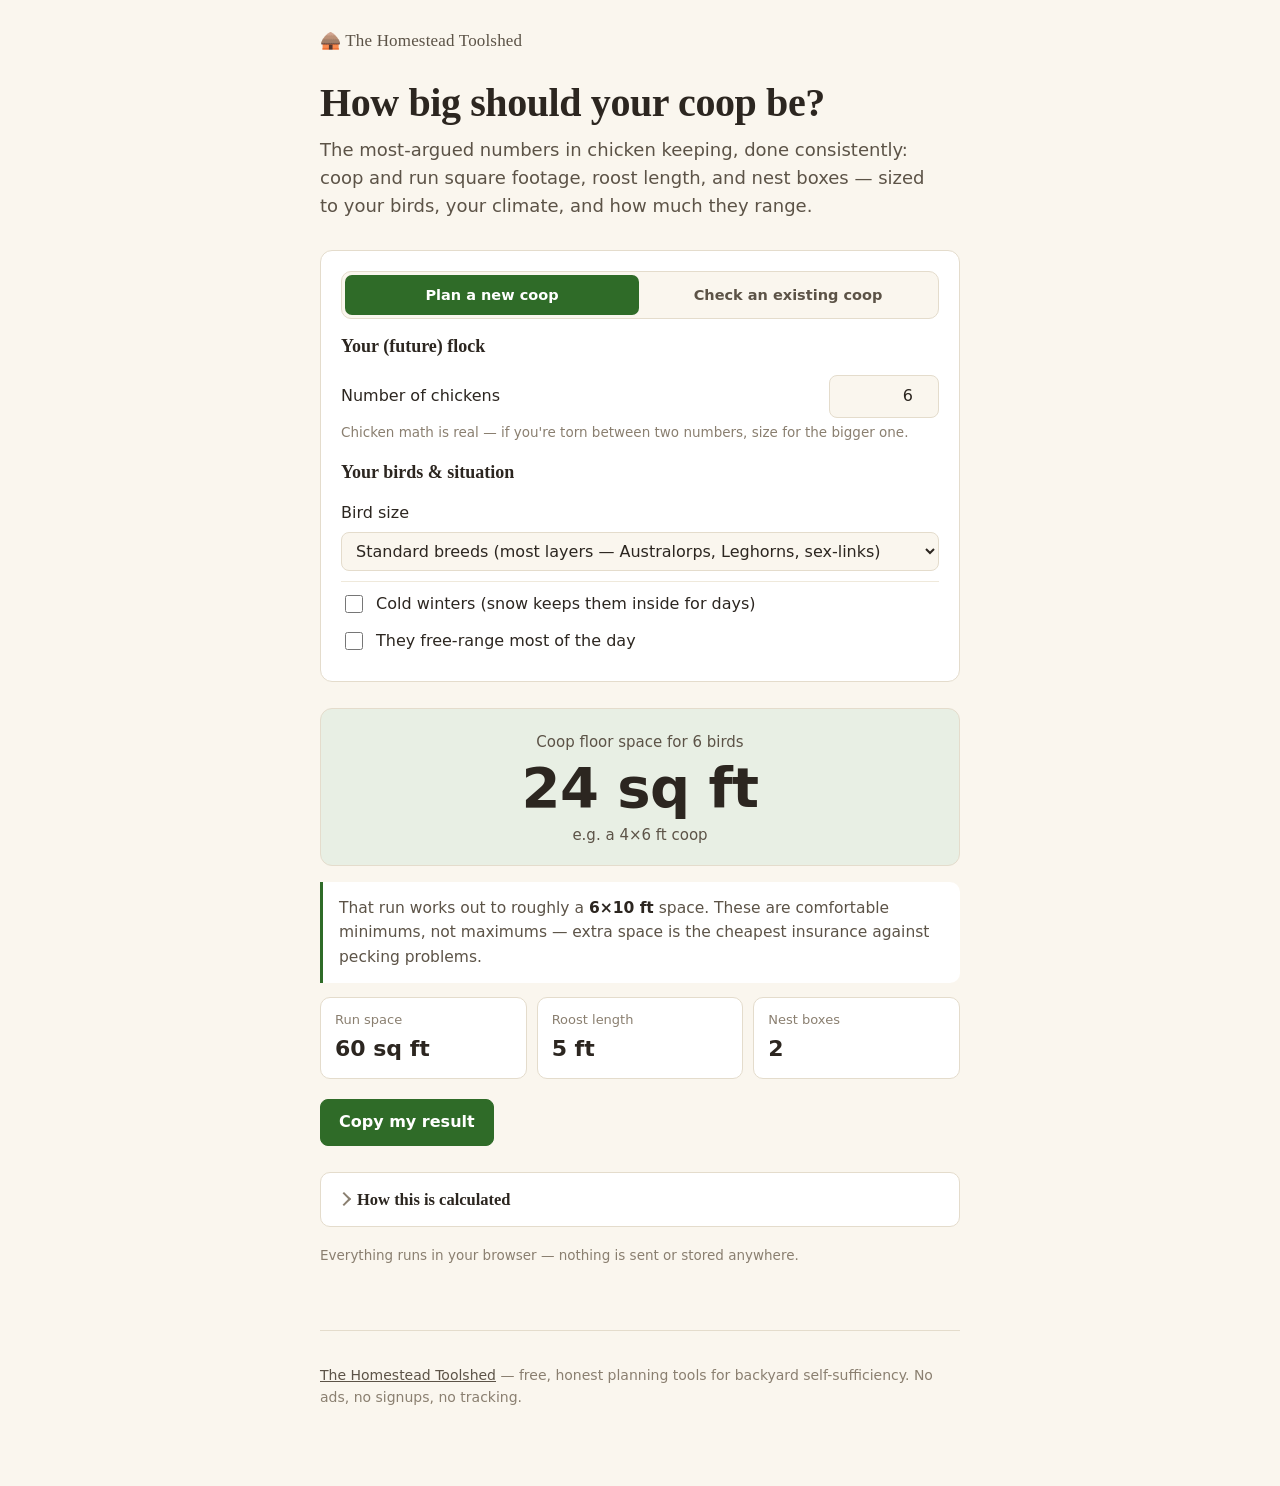
==== docs/coop-size/index.html @ 21bcfb8d "Session 2: coop & run size calculator, visual pass, ledger - Tool #2: /docs/coop-size/ — plan mode (" ====
<!DOCTYPE html>
<html lang="en">
<head>
<meta charset="utf-8">
<meta name="viewport" content="width=device-width, initial-scale=1">
<title>Chicken Coop Size Calculator — How Big Should Your Coop &amp; Run Be?</title>
<meta name="description" content="Free coop and run size calculator for backyard chickens: birds to square footage (or check how many birds your existing coop fits), plus roost length and nest boxes. Breed-size and climate aware. No ads, no signup.">
<meta property="og:title" content="How big should your chicken coop be?">
<meta property="og:description" content="A free, honest coop &amp; run size calculator — square footage, roost length, and nest boxes for your flock.">
<meta property="og:type" content="website">
<link rel="icon" href="data:image/svg+xml,%3Csvg xmlns='http://www.w3.org/2000/svg' viewBox='0 0 100 100'%3E%3Ctext y='.9em' font-size='90'%3E%F0%9F%90%94%3C/text%3E%3C/svg%3E">
<link rel="stylesheet" href="../style.css">
</head>
<body>
<div class="wrap">

<header class="site-header">
  <a class="brand" href="../">🛖 The Homestead Toolshed</a>
</header>

<main>
  <h1>How big should your coop be?</h1>
  <p class="lede">The most-argued numbers in chicken keeping, done consistently:
  coop and run square footage, roost length, and nest boxes — sized to your
  birds, your climate, and how much they range.</p>

  <form class="panel" id="calc" aria-label="Coop size inputs">
    <div class="mode-toggle" role="radiogroup" aria-label="Calculator mode">
      <input type="radio" name="mode" id="modePlan" value="plan" checked>
      <label for="modePlan">Plan a new coop</label>
      <input type="radio" name="mode" id="modeCheck" value="check">
      <label for="modeCheck">Check an existing coop</label>
    </div>

    <fieldset id="planFields">
      <legend>Your (future) flock</legend>
      <div class="field">
        <label for="birds">Number of chickens</label>
        <input type="number" id="birds" value="6" min="1" max="200" step="1" inputmode="numeric">
        <p class="hint">Chicken math is real — if you're torn between two numbers, size for the bigger one.</p>
      </div>
    </fieldset>

    <fieldset id="checkFields" style="display:none">
      <legend>Your existing setup</legend>
      <div class="field-wide">
        <label>Coop floor size (feet)</label>
        <div class="dim-pair">
          <input type="number" id="coopL" value="6" min="1" step="0.5" inputmode="decimal" aria-label="Coop length in feet">
          <span class="x">×</span>
          <input type="number" id="coopW" value="4" min="1" step="0.5" inputmode="decimal" aria-label="Coop width in feet">
        </div>
        <p class="hint">Floor space the birds can actually stand on — don't count nest boxes that stick out.</p>
      </div>
      <div class="field-wide">
        <label>Run size (feet) — leave 0 if no run</label>
        <div class="dim-pair">
          <input type="number" id="runL" value="10" min="0" step="0.5" inputmode="decimal" aria-label="Run length in feet">
          <span class="x">×</span>
          <input type="number" id="runW" value="6" min="0" step="0.5" inputmode="decimal" aria-label="Run width in feet">
        </div>
      </div>
    </fieldset>

    <fieldset>
      <legend>Your birds &amp; situation</legend>
      <div class="field-wide">
        <label for="size">Bird size</label>
        <select id="size">
          <option value="bantam">Bantams</option>
          <option value="standard" selected>Standard breeds (most layers — Australorps, Leghorns, sex-links)</option>
          <option value="heavy">Heavy breeds (Orpingtons, Brahmas, Jersey Giants, Cochins)</option>
        </select>
      </div>
      <div class="toggle-row">
        <input type="checkbox" id="coldClimate">
        <label for="coldClimate">Cold winters (snow keeps them inside for days)</label>
      </div>
      <div class="toggle-row">
        <input type="checkbox" id="freeRange">
        <label for="freeRange">They free-range most of the day</label>
      </div>
    </fieldset>
  </form>

  <section class="results" aria-live="polite">
    <div class="hero-tile">
      <p class="label" id="heroLabel">Coop floor space needed</p>
      <p class="hero-figure" id="heroValue">—</p>
      <p class="sub" id="heroSub"></p>
    </div>

    <p class="verdict" id="verdict"></p>

    <div class="stat-row" id="statRow">
      <div class="stat-tile">
        <p class="label" id="stat1Label">Run space</p>
        <p class="value" id="stat1">—</p>
      </div>
      <div class="stat-tile">
        <p class="label" id="stat2Label">Roost length</p>
        <p class="value" id="stat2">—</p>
      </div>
      <div class="stat-tile">
        <p class="label" id="stat3Label">Nest boxes</p>
        <p class="value" id="stat3">—</p>
      </div>
    </div>

    <div class="share-row">
      <button type="button" class="share" id="copyBtn">Copy my result</button>
    </div>
  </section>

  <details class="how">
    <summary>How this is calculated</summary>
    <div class="how-body">
      <p>Per-bird space, using the roomy community standard rather than bare
      minimums (crowding is the root of pecking, feather-pulling, and most
      "why are my hens mean" threads):</p>
      <table>
        <tr><th>Bird size</th><th>Coop</th><th>Run</th><th>Roost</th></tr>
        <tr><td>Bantam</td><td>2 sq ft</td><td>5 sq ft</td><td>8 in</td></tr>
        <tr><td>Standard</td><td>4 sq ft</td><td>10 sq ft</td><td>10 in</td></tr>
        <tr><td>Heavy</td><td>5 sq ft</td><td>12 sq ft</td><td>12 in</td></tr>
      </table>
      <p><strong>Cold winters</strong> add 1 sq ft per bird to the coop — birds
      that won't walk on snow spend whole days indoors, and winter is when
      crowding turns into bullying. <strong>Free-ranging</strong> doesn't change
      the coop number (they all sleep inside regardless), but the run figure
      becomes a fallback for bad-weather days rather than a daily requirement.</p>
      <p>Nest boxes: one per 4 hens (12×12×12&nbsp;in), always at least one, and
      they'll still all queue for the same favorite. Fun fact backed by long
      experience: extension guidance technically allows less indoor space
      (1.5–3 sq ft per bird with outdoor access, per the
      <a href="https://poultry.extension.org/articles/getting-started-with-small-and-backyard-poultry/housing-for-small-and-backyard-poultry-flocks/space-allowances-in-housing-for-small-and-backyard-poultry-flocks/" rel="noopener">poultry
      extension space-allowance guidance</a>) — but those are production minima,
      not happy-backyard-flock numbers. When in doubt, build bigger; nobody has
      ever complained their coop was too easy to clean.</p>
      <p>This tool covers space planning only — for ventilation, predator
      proofing, and flock health, your local
      <a href="https://extension.org" rel="noopener">cooperative extension
      service</a> has excellent free guides.</p>
    </div>
  </details>

  <p class="note">Everything runs in your browser — nothing is sent or stored anywhere.</p>
</main>

<footer class="site-footer">
  <p><a href="../">The Homestead Toolshed</a> — free, honest planning tools for
  backyard self-sufficiency. No ads, no signups, no tracking.</p>
</footer>

</div>

<script>
(function () {
  "use strict";

  var $ = function (id) { return document.getElementById(id); };

  var SPACE = {
    bantam:   { coop: 2, run: 5,  roost: 8,  label: "bantams" },
    standard: { coop: 4, run: 10, roost: 10, label: "standard birds" },
    heavy:    { coop: 5, run: 12, roost: 12, label: "heavy breeds" }
  };

  var num = function (id, fallback) {
    var v = parseFloat($(id).value);
    return isFinite(v) && v >= 0 ? v : fallback;
  };

  var lastSummary = "";

  // Suggest a buildable rectangle: common widths, whole-foot length, sane aspect.
  function suggestDims(area) {
    var widths = [3, 4, 6, 8, 10, 12];
    var best = null;
    for (var i = 0; i < widths.length; i++) {
      var w = widths[i];
      var l = Math.ceil(area / w);
      if (l < w) l = w;
      if (l / w > 2.5) continue;
      var waste = w * l - area;
      if (!best || waste < best.waste) best = { w: w, l: l, waste: waste };
    }
    if (!best) { var s = Math.ceil(Math.sqrt(area)); best = { w: s, l: s }; }
    return best.w + "×" + best.l + " ft";
  }

  function roostText(inches) {
    var feet = Math.floor(inches / 12), rem = Math.round(inches % 12);
    if (feet === 0) return rem + " in";
    return feet + " ft" + (rem ? " " + rem + " in" : "");
  }

  function calc() {
    var mode = $("modePlan").checked ? "plan" : "check";
    var sz = SPACE[$("size").value];
    var cold = $("coldClimate").checked;
    var range = $("freeRange").checked;
    var coopPer = sz.coop + (cold ? 1 : 0);

    $("planFields").style.display = mode === "plan" ? "" : "none";
    $("checkFields").style.display = mode === "check" ? "" : "none";

    if (mode === "plan") {
      var n = Math.max(1, num("birds", 6));
      var coopArea = Math.ceil(n * coopPer);
      var runArea = Math.ceil(n * sz.run);
      var roostIn = n * sz.roost;
      var boxes = Math.max(1, Math.ceil(n / 4));

      $("heroLabel").textContent = "Coop floor space for " + n + " " + (n === 1 ? "bird" : "birds");
      $("heroValue").textContent = coopArea + " sq ft";
      $("heroSub").textContent = "e.g. a " + suggestDims(coopArea) + " coop" +
        (cold ? " (includes the cold-winter bump)" : "");
      $("stat1Label").textContent = "Run space";
      $("stat1").textContent = runArea + " sq ft";
      $("stat2Label").textContent = "Roost length";
      $("stat2").textContent = roostText(roostIn);
      $("stat3Label").textContent = "Nest boxes";
      $("stat3").textContent = String(boxes);

      $("verdict").innerHTML = range
        ? "Since they free-range most days, the run (about a <strong>" +
          suggestDims(runArea) + "</strong> space) is your bad-weather and " +
          "predator-alert fallback — the coop number still stands, because " +
          "everybody sleeps indoors."
        : "That run works out to roughly a <strong>" + suggestDims(runArea) +
          "</strong> space. These are comfortable minimums, not maximums — " +
          "extra space is the cheapest insurance against pecking problems.";

      lastSummary = n + " " + sz.label + " need about " + coopArea +
        " sq ft of coop (" + suggestDims(coopArea) + ") and " + runArea +
        " sq ft of run" + (cold ? ", sized for cold winters" : "") +
        ". Roost: " + roostText(roostIn) + ". Nest boxes: " + boxes +
        ". Via https://jbourgogne.github.io/homestead-toolshed/coop-size/";
    } else {
      var coopArea2 = num("coopL", 6) * num("coopW", 4);
      var runArea2 = num("runL", 0) * num("runW", 0);
      var coopCap = Math.floor(coopArea2 / coopPer);
      var runCap = runArea2 > 0 ? Math.floor(runArea2 / sz.run) : null;
      var cap = runCap === null ? coopCap : Math.min(coopCap, runCap);
      var limiter = runCap !== null && runCap < coopCap ? "run" : "coop";

      $("heroLabel").textContent = "Your setup comfortably fits";
      $("heroValue").textContent = cap + (cap === 1 ? " bird" : " birds");
      $("heroSub").textContent = cap > 0
        ? "limited by the " + limiter + " (" +
          (limiter === "coop" ? coopArea2 : runArea2).toLocaleString("en-US") +
          " sq ft)" + (cold ? ", with the cold-winter bump" : "")
        : "as sized, this space is too small for " + sz.label;
      $("stat1Label").textContent = "Coop allows";
      $("stat1").textContent = coopCap + (coopCap === 1 ? " bird" : " birds");
      $("stat2Label").textContent = "Run allows";
      $("stat2").textContent = runCap === null ? "no run" : runCap + (runCap === 1 ? " bird" : " birds");
      $("stat3Label").textContent = "Nest boxes for " + Math.max(cap, 0);
      $("stat3").textContent = String(Math.max(1, Math.ceil(Math.max(cap, 1) / 4)));

      if (cap <= 0) {
        $("verdict").innerHTML = "Every flock starts somewhere — but this " +
          "footprint is below one bird's worth of space for " + sz.label +
          ". Consider a bigger build before bringing anyone home.";
      } else if (runCap !== null && runCap < coopCap) {
        $("verdict").innerHTML = "Your coop could sleep <strong>" + coopCap +
          "</strong>, but the run is the bottleneck at <strong>" + runCap +
          "</strong> — expanding the run is usually the cheaper upgrade.";
      } else {
        $("verdict").innerHTML = "The coop is the limit here" +
          (runCap === null ? " (and with no run, plan on generous free-ranging or add one)" : "") +
          ". Remember chicken math: everyone ends up wanting more birds than " +
          "their coop was built for.";
      }

      lastSummary = "My " + (Math.round(coopArea2 * 10) / 10) + " sq ft coop" +
        (runArea2 > 0 ? " + " + (Math.round(runArea2 * 10) / 10) + " sq ft run" : "") +
        " comfortably fits " + cap + " " + sz.label +
        (cold ? " (cold-winter sizing)" : "") +
        ". Checked with https://jbourgogne.github.io/homestead-toolshed/coop-size/";
    }
  }

  ["birds", "coopL", "coopW", "runL", "runW"].forEach(function (id) {
    $(id).addEventListener("input", calc);
  });
  ["modePlan", "modeCheck", "coldClimate", "freeRange"].forEach(function (id) {
    $(id).addEventListener("change", calc);
  });
  $("size").addEventListener("change", calc);

  $("copyBtn").addEventListener("click", function () {
    var btn = this;
    var done = function () {
      btn.textContent = "Copied!";
      setTimeout(function () { btn.textContent = "Copy my result"; }, 1600);
    };
    if (navigator.clipboard && navigator.clipboard.writeText) {
      navigator.clipboard.writeText(lastSummary).then(done);
    } else {
      var ta = document.createElement("textarea");
      ta.value = lastSummary;
      document.body.appendChild(ta);
      ta.select();
      document.execCommand("copy");
      document.body.removeChild(ta);
      done();
    }
  });

  calc();
})();
</script>
</body>
</html>
---- docs/style.css ----
/* The Homestead Toolshed — shared stylesheet
   Palette validated for CVD safety (dataviz six-checks) in both modes. */

:root {
  --surface: #faf6ee;
  --surface-raised: #ffffff;
  --ink: #2c2620;
  --ink-secondary: #5c5347;
  --ink-muted: #8a7f70;
  --line: #e4dccc;
  --line-soft: #efe9db;
  --accent: #2f6b28;
  --accent-ink: #275a21;
  --accent-soft: #e8efe4;
  --cat-1: #2f6b28; /* green — feed */
  --cat-2: #2d6cae; /* denim — extras */
  --cat-3: #a4432e; /* clay — setup */
  --good: #2f6b28;
  --warn-ink: #8a5a00;
  --serif: "Iowan Old Style", "Palatino Linotype", Palatino, Georgia, serif;
  --sans: system-ui, -apple-system, "Segoe UI", Roboto, sans-serif;
}

@media (prefers-color-scheme: dark) {
  :root {
    --surface: #221e17;
    --surface-raised: #2b261e;
    --ink: #f0e9dd;
    --ink-secondary: #c4b9a8;
    --ink-muted: #948a7a;
    --line: #3d362b;
    --line-soft: #322c22;
    --accent: #5b9b50;
    --accent-ink: #79b56e;
    --accent-soft: #2c3527;
    --cat-1: #5b9b50;
    --cat-2: #5d95dd;
    --cat-3: #cd6d50;
    --good: #5b9b50;
    --warn-ink: #d9a53f;
  }
}

* { box-sizing: border-box; }

body {
  margin: 0;
  background: var(--surface);
  color: var(--ink);
  font-family: var(--sans);
  font-size: 16px;
  line-height: 1.55;
  -webkit-text-size-adjust: 100%;
}

.wrap {
  max-width: 680px;
  margin: 0 auto;
  padding: 0 20px 64px;
}

/* ---------- header / footer ---------- */

.site-header {
  padding: 28px 0 8px;
}
.site-header .brand {
  font-family: var(--serif);
  font-size: 17px;
  text-decoration: none;
  color: var(--ink-secondary);
  letter-spacing: 0.01em;
}
.site-header .brand:hover { color: var(--accent-ink); }

h1 {
  font-family: var(--serif);
  font-weight: 600;
  font-size: clamp(30px, 6vw, 40px);
  line-height: 1.15;
  margin: 18px 0 10px;
  letter-spacing: -0.01em;
}
.lede {
  font-size: 18px;
  color: var(--ink-secondary);
  margin: 0 0 30px;
  max-width: 54ch;
}

.site-footer {
  margin-top: 64px;
  padding-top: 20px;
  border-top: 1px solid var(--line);
  color: var(--ink-muted);
  font-size: 14px;
}
.site-footer a { color: var(--ink-secondary); }

/* ---------- index tool cards ---------- */

.tool-list { display: grid; gap: 14px; margin: 30px 0; padding: 0; list-style: none; }
.tool-card {
  display: block;
  background: var(--surface-raised);
  border: 1px solid var(--line);
  border-radius: 10px;
  padding: 18px 20px;
  text-decoration: none;
  color: inherit;
  transition: border-color 120ms ease;
}
.tool-card:hover { border-color: var(--accent); }
.tool-card h2 {
  font-family: var(--serif);
  font-size: 20px;
  font-weight: 600;
  margin: 0 0 6px;
  color: var(--accent-ink);
}
.tool-card p { margin: 0; color: var(--ink-secondary); font-size: 15px; }
.tool-card .tag {
  display: inline-block;
  margin-top: 10px;
  font-size: 12.5px;
  color: var(--ink-muted);
}
.coming {
  border-style: dashed;
  background: transparent;
}
.coming h2 { color: var(--ink-muted); }

/* ---------- forms ---------- */

.panel {
  background: var(--surface-raised);
  border: 1px solid var(--line);
  border-radius: 12px;
  padding: 20px;
  margin: 18px 0;
}
fieldset {
  border: 0;
  padding: 0;
  margin: 0 0 6px;
}
legend {
  font-family: var(--serif);
  font-weight: 600;
  font-size: 18px;
  padding: 0;
  margin-bottom: 4px;
}
.field {
  display: grid;
  grid-template-columns: 1fr 110px;
  gap: 4px 14px;
  align-items: center;
  padding: 10px 0;
  border-bottom: 1px solid var(--line-soft);
}
fieldset .field:last-of-type { border-bottom: 0; }
.field label { font-weight: 500; }
.field .hint {
  grid-column: 1 / -1;
  font-size: 13.5px;
  color: var(--ink-muted);
  margin: 0;
}
input[type="number"] {
  font: inherit;
  font-variant-numeric: tabular-nums;
  width: 100%;
  padding: 8px 10px;
  border: 1px solid var(--line);
  border-radius: 8px;
  background: var(--surface);
  color: var(--ink);
  text-align: right;
}
input[type="number"]:focus-visible {
  outline: 2px solid var(--accent);
  outline-offset: 1px;
  border-color: var(--accent);
}
.prefix-input { position: relative; }
.prefix-input .prefix {
  position: absolute;
  left: 10px;
  top: 50%;
  transform: translateY(-50%);
  color: var(--ink-muted);
  pointer-events: none;
  font-size: 15px;
}
.prefix-input input { padding-left: 24px; }

.mode-toggle {
  display: flex;
  gap: 2px;
  background: var(--surface);
  border: 1px solid var(--line);
  border-radius: 10px;
  padding: 3px;
  margin: 0 0 14px;
}
.mode-toggle label {
  flex: 1;
  text-align: center;
  padding: 9px 8px;
  border-radius: 7px;
  font-weight: 600;
  font-size: 14.5px;
  color: var(--ink-secondary);
  cursor: pointer;
}
.mode-toggle input { position: absolute; opacity: 0; }
.mode-toggle input:checked + label {
  background: var(--accent);
  color: #fff;
}
.mode-toggle input:focus-visible + label {
  outline: 2px solid var(--accent);
  outline-offset: 2px;
}

select {
  font: inherit;
  width: 100%;
  padding: 8px 10px;
  border: 1px solid var(--line);
  border-radius: 8px;
  background: var(--surface);
  color: var(--ink);
}
select:focus-visible {
  outline: 2px solid var(--accent);
  outline-offset: 1px;
  border-color: var(--accent);
}
.field-wide {
  display: block;
  padding: 10px 0;
  border-bottom: 1px solid var(--line-soft);
}
.field-wide label { font-weight: 500; display: block; margin-bottom: 6px; }
.field-wide .hint { font-size: 13.5px; color: var(--ink-muted); margin: 6px 0 0; }
.dim-pair { display: grid; grid-template-columns: 1fr auto 1fr; gap: 8px; align-items: center; }
.dim-pair .x { color: var(--ink-muted); }

.toggle-row {
  display: flex;
  align-items: center;
  gap: 10px;
  padding: 10px 0 2px;
}
.toggle-row input[type="checkbox"] {
  width: 18px; height: 18px;
  accent-color: var(--accent);
}
.toggle-row label { font-weight: 500; }

/* ---------- results ---------- */

.results { margin-top: 26px; }

.hero-tile {
  background: var(--accent-soft);
  border: 1px solid var(--line);
  border-radius: 12px;
  padding: 22px 20px 18px;
  text-align: center;
}
.hero-tile .label {
  font-size: 15px;
  color: var(--ink-secondary);
  margin: 0 0 2px;
}
.hero-figure {
  font-family: var(--sans);
  font-weight: 600;
  font-size: clamp(44px, 10vw, 56px);
  line-height: 1.1;
  letter-spacing: -0.01em;
  margin: 0;
}
.hero-tile .sub {
  font-size: 15px;
  color: var(--ink-secondary);
  margin: 6px 0 0;
}

.verdict {
  margin: 16px 0 0;
  padding: 14px 16px;
  border-left: 3px solid var(--accent);
  background: var(--surface-raised);
  border-radius: 0 10px 10px 0;
  font-size: 15.5px;
  color: var(--ink-secondary);
}
.verdict strong { color: var(--ink); }

.stat-row {
  display: grid;
  grid-template-columns: repeat(3, 1fr);
  gap: 10px;
  margin-top: 14px;
}
.stat-tile {
  background: var(--surface-raised);
  border: 1px solid var(--line);
  border-radius: 10px;
  padding: 12px 14px;
}
.stat-tile .label {
  font-size: 13px;
  color: var(--ink-muted);
  margin: 0 0 2px;
}
.stat-tile .value {
  font-family: var(--sans);
  font-weight: 600;
  font-size: 22px;
  margin: 0;
}
@media (max-width: 460px) {
  .stat-row { grid-template-columns: 1fr; }
  .stat-tile { display: flex; justify-content: space-between; align-items: baseline; }
  .stat-tile .label { margin: 0; font-size: 14px; }
}

/* ---------- breakdown bar ---------- */

.breakdown { margin-top: 22px; }
.breakdown h2 {
  font-family: var(--serif);
  font-size: 18px;
  font-weight: 600;
  margin: 0 0 12px;
}
.bar {
  display: flex;
  gap: 2px; /* surface gap between segments */
  height: 24px;
  border-radius: 6px;
  overflow: hidden;
}
.bar .seg {
  height: 100%;
  min-width: 3px;
  border-radius: 2px;
  position: relative;
  cursor: default;
}
.bar .seg:first-child { border-top-left-radius: 6px; border-bottom-left-radius: 6px; }
.bar .seg:last-child { border-top-right-radius: 6px; border-bottom-right-radius: 6px; }
.seg-feed  { background: var(--cat-1); }
.seg-extra { background: var(--cat-2); }
.seg-setup { background: var(--cat-3); }

.bar-legend { list-style: none; padding: 0; margin: 12px 0 0; display: grid; gap: 6px; }
.bar-legend li {
  display: flex;
  align-items: baseline;
  gap: 8px;
  font-size: 14.5px;
  color: var(--ink-secondary);
}
.bar-legend .swatch {
  width: 10px; height: 10px;
  border-radius: 3px;
  flex: none;
  align-self: center;
}
.bar-legend .amount {
  margin-left: auto;
  font-variant-numeric: tabular-nums;
  font-weight: 600;
  color: var(--ink);
}

/* tooltip */
.tip {
  position: absolute;
  bottom: calc(100% + 8px);
  left: 50%;
  transform: translateX(-50%);
  background: var(--ink);
  color: var(--surface);
  font-size: 13px;
  padding: 5px 9px;
  border-radius: 6px;
  white-space: nowrap;
  pointer-events: none;
  opacity: 0;
  transition: opacity 100ms ease;
  z-index: 2;
}
.seg:hover .tip, .seg:focus-visible .tip { opacity: 1; }

/* ---------- how it works / details ---------- */

details.how {
  margin-top: 26px;
  border: 1px solid var(--line);
  border-radius: 10px;
  background: var(--surface-raised);
}
details.how summary {
  cursor: pointer;
  padding: 14px 18px;
  font-family: var(--serif);
  font-weight: 600;
  font-size: 16.5px;
  list-style: none;
  display: flex;
  align-items: center;
  gap: 8px;
}
details.how summary::before {
  content: "";
  width: 8px; height: 8px;
  border-right: 2px solid var(--ink-muted);
  border-bottom: 2px solid var(--ink-muted);
  transform: rotate(-45deg);
  transition: transform 120ms ease;
  flex: none;
}
details.how[open] summary::before { transform: rotate(45deg); }
details.how summary::-webkit-details-marker { display: none; }
.how-body {
  padding: 2px 18px 16px;
  font-size: 15px;
  color: var(--ink-secondary);
}
.how-body code {
  font-size: 13.5px;
  background: var(--surface);
  border: 1px solid var(--line-soft);
  border-radius: 5px;
  padding: 1px 6px;
  white-space: nowrap;
}
.how-body table {
  width: 100%;
  border-collapse: collapse;
  font-size: 14.5px;
  margin: 10px 0;
}
.how-body th, .how-body td {
  text-align: left;
  padding: 6px 8px;
  border-bottom: 1px solid var(--line-soft);
}
.how-body td:last-child, .how-body th:last-child {
  text-align: right;
  font-variant-numeric: tabular-nums;
}

/* ---------- share ---------- */

.share-row { margin-top: 20px; display: flex; gap: 10px; flex-wrap: wrap; }
button.share {
  font: inherit;
  font-weight: 600;
  padding: 10px 18px;
  border-radius: 8px;
  border: 1px solid var(--accent);
  background: var(--accent);
  color: #fff;
  cursor: pointer;
}
button.share.secondary {
  background: transparent;
  color: var(--accent-ink);
}
button.share:hover { filter: brightness(1.08); }
button.share:focus-visible { outline: 2px solid var(--accent); outline-offset: 2px; }

.note {
  font-size: 13.5px;
  color: var(--ink-muted);
  margin-top: 18px;
}
.note a { color: var(--ink-secondary); }
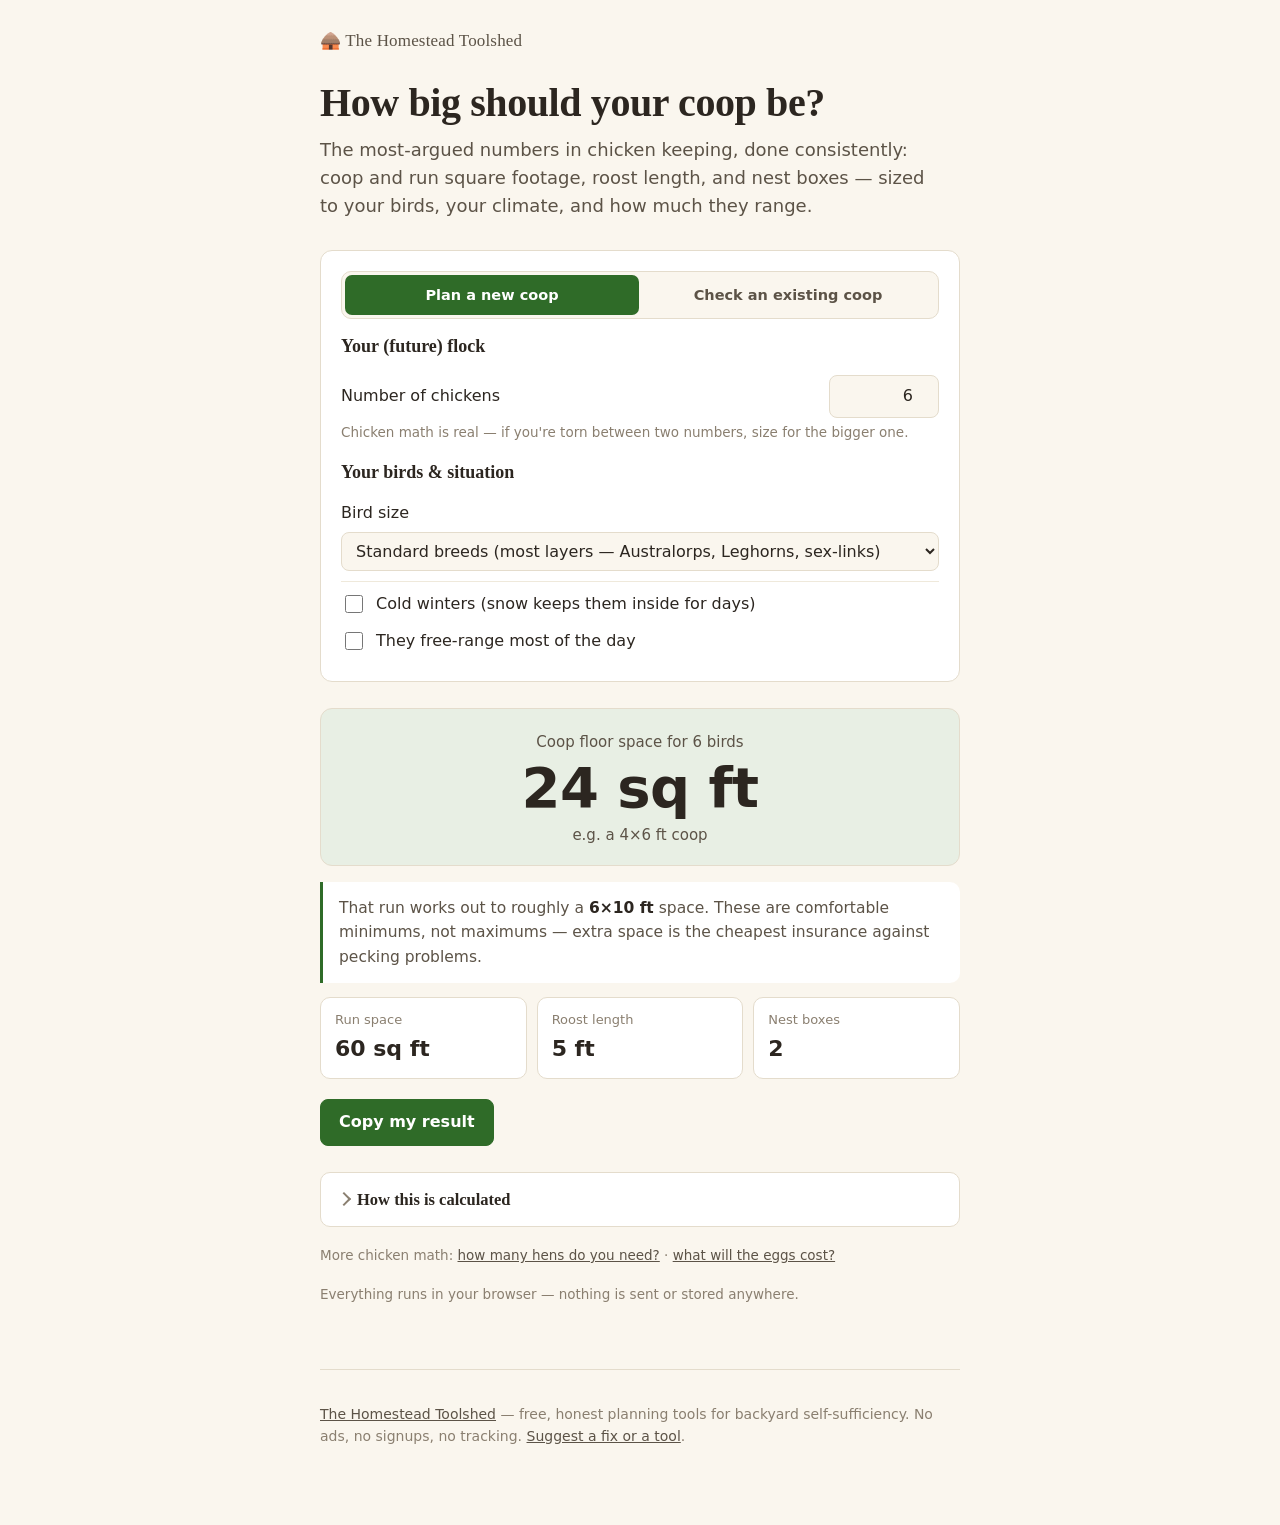
==== commit eaa07143: "Session 3: flock size calculator completes the chicken trilogy; distribution polish - Tool #3: /docs" ====
--- a/docs/coop-size/index.html
+++ b/docs/coop-size/index.html
@@ -8,6 +8,9 @@
 <meta property="og:title" content="How big should your chicken coop be?">
 <meta property="og:description" content="A free, honest coop &amp; run size calculator — square footage, roost length, and nest boxes for your flock.">
 <meta property="og:type" content="website">
+<meta property="og:url" content="https://jbourgogne.github.io/homestead-toolshed/coop-size/">
+<meta property="og:image" content="https://jbourgogne.github.io/homestead-toolshed/og-image.png">
+<meta name="twitter:card" content="summary_large_image">
 <link rel="icon" href="data:image/svg+xml,%3Csvg xmlns='http://www.w3.org/2000/svg' viewBox='0 0 100 100'%3E%3Ctext y='.9em' font-size='90'%3E%F0%9F%90%94%3C/text%3E%3C/svg%3E">
 <link rel="stylesheet" href="../style.css">
 </head>
@@ -144,12 +147,17 @@
     </div>
   </details>
 
+  <p class="note">More chicken math:
+    <a href="../flock-size/">how many hens do you need?</a> ·
+    <a href="../egg-cost/">what will the eggs cost?</a>
+  </p>
   <p class="note">Everything runs in your browser — nothing is sent or stored anywhere.</p>
 </main>
 
 <footer class="site-footer">
   <p><a href="../">The Homestead Toolshed</a> — free, honest planning tools for
-  backyard self-sufficiency. No ads, no signups, no tracking.</p>
+  backyard self-sufficiency. No ads, no signups, no tracking.
+  <a href="https://github.com/JBourgogne/homestead-toolshed/issues">Suggest a fix or a tool</a>.</p>
 </footer>
 
 </div>
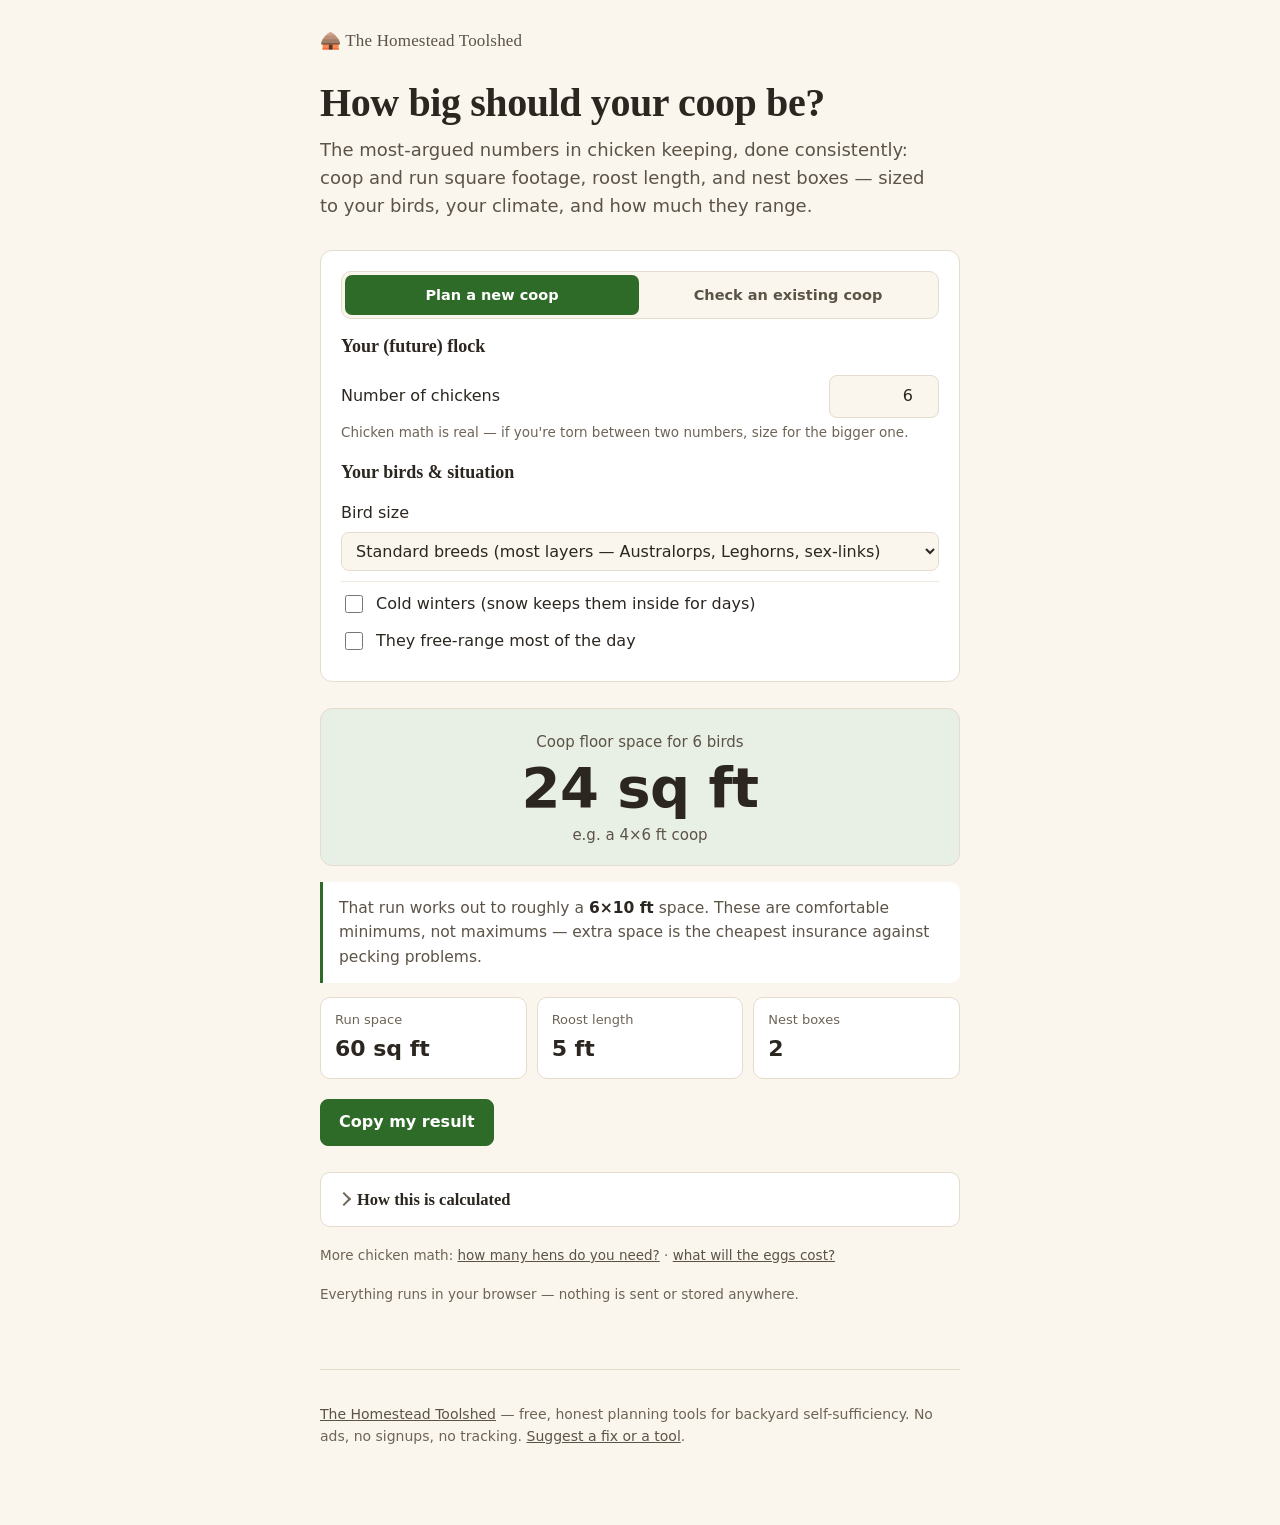
==== commit bea629a5: "Session 4: QA fixes from adversarial review; secondary channel research - Reliable copy-to-clipboard" ====
--- a/docs/coop-size/index.html
+++ b/docs/coop-size/index.html
@@ -86,14 +86,14 @@
     </fieldset>
   </form>
 
-  <section class="results" aria-live="polite">
-    <div class="hero-tile">
+  <section class="results">
+    <div class="hero-tile" aria-live="polite">
       <p class="label" id="heroLabel">Coop floor space needed</p>
       <p class="hero-figure" id="heroValue">—</p>
       <p class="sub" id="heroSub"></p>
     </div>
 
-    <p class="verdict" id="verdict"></p>
+    <p class="verdict" id="verdict" aria-live="polite"></p>
 
     <div class="stat-row" id="statRow">
       <div class="stat-tile">
@@ -198,7 +198,8 @@
   }
 
   function roostText(inches) {
-    var feet = Math.floor(inches / 12), rem = Math.round(inches % 12);
+    inches = Math.round(inches);
+    var feet = Math.floor(inches / 12), rem = inches % 12;
     if (feet === 0) return rem + " in";
     return feet + " ft" + (rem ? " " + rem + " in" : "");
   }
@@ -214,7 +215,7 @@
     $("checkFields").style.display = mode === "check" ? "" : "none";
 
     if (mode === "plan") {
-      var n = Math.max(1, num("birds", 6));
+      var n = Math.max(1, Math.round(num("birds", 6)));
       var coopArea = Math.ceil(n * coopPer);
       var runArea = Math.ceil(n * sz.run);
       var roostIn = n * sz.roost;
@@ -264,17 +265,27 @@
       $("stat1").textContent = coopCap + (coopCap === 1 ? " bird" : " birds");
       $("stat2Label").textContent = "Run allows";
       $("stat2").textContent = runCap === null ? "no run" : runCap + (runCap === 1 ? " bird" : " birds");
-      $("stat3Label").textContent = "Nest boxes for " + Math.max(cap, 0);
-      $("stat3").textContent = String(Math.max(1, Math.ceil(Math.max(cap, 1) / 4)));
+      $("stat3Label").textContent = cap > 0 ? "Nest boxes for " + cap : "Nest boxes";
+      $("stat3").textContent = cap > 0 ? String(Math.max(1, Math.ceil(cap / 4))) : "—";
 
       if (cap <= 0) {
         $("verdict").innerHTML = "Every flock starts somewhere — but this " +
           "footprint is below one bird's worth of space for " + sz.label +
           ". Consider a bigger build before bringing anyone home.";
+      } else if (runCap !== null && runCap === coopCap) {
+        $("verdict").innerHTML = "Nicely balanced — coop and run both land on " +
+          "<strong>" + cap + "</strong>. Remember chicken math: everyone ends " +
+          "up wanting more birds than their coop was built for.";
       } else if (runCap !== null && runCap < coopCap) {
-        $("verdict").innerHTML = "Your coop could sleep <strong>" + coopCap +
-          "</strong>, but the run is the bottleneck at <strong>" + runCap +
-          "</strong> — expanding the run is usually the cheaper upgrade.";
+        $("verdict").innerHTML = range
+          ? "Your coop could sleep <strong>" + coopCap + "</strong>; the run " +
+            "alone caps at <strong>" + runCap + "</strong>. Since they " +
+            "free-range most days, many keepers go by the coop number and " +
+            "treat the run as a bad-weather fallback — just make sure it " +
+            "isn't a squeeze when weather locks everyone in."
+          : "Your coop could sleep <strong>" + coopCap +
+            "</strong>, but the run is the bottleneck at <strong>" + runCap +
+            "</strong> — expanding the run is usually the cheaper upgrade.";
       } else {
         $("verdict").innerHTML = "The coop is the limit here" +
           (runCap === null ? " (and with no run, plan on generous free-ranging or add one)" : "") +
@@ -297,23 +308,34 @@
     $(id).addEventListener("change", calc);
   });
   $("size").addEventListener("change", calc);
+  $("calc").addEventListener("submit", function (e) { e.preventDefault(); });
 
   $("copyBtn").addEventListener("click", function () {
     var btn = this;
-    var done = function () {
-      btn.textContent = "Copied!";
+    var flash = function (msg) {
+      btn.textContent = msg;
       setTimeout(function () { btn.textContent = "Copy my result"; }, 1600);
     };
-    if (navigator.clipboard && navigator.clipboard.writeText) {
-      navigator.clipboard.writeText(lastSummary).then(done);
-    } else {
+    var fallback = function () {
+      var ok = false;
       var ta = document.createElement("textarea");
       ta.value = lastSummary;
+      ta.setAttribute("readonly", "");
+      ta.style.position = "absolute";
+      ta.style.left = "-9999px";
       document.body.appendChild(ta);
       ta.select();
-      document.execCommand("copy");
+      ta.setSelectionRange(0, ta.value.length);
+      try { ok = document.execCommand("copy"); } catch (err) {}
       document.body.removeChild(ta);
-      done();
+      flash(ok ? "Copied!" : "Couldn't copy, sorry");
+    };
+    if (navigator.clipboard && navigator.clipboard.writeText) {
+      navigator.clipboard.writeText(lastSummary).then(function () {
+        flash("Copied!");
+      }, fallback);
+    } else {
+      fallback();
     }
   });
 
--- a/docs/style.css
+++ b/docs/style.css
@@ -6,7 +6,7 @@
   --surface-raised: #ffffff;
   --ink: #2c2620;
   --ink-secondary: #5c5347;
-  --ink-muted: #8a7f70;
+  --ink-muted: #6e6456;
   --line: #e4dccc;
   --line-soft: #efe9db;
   --accent: #2f6b28;
@@ -27,7 +27,7 @@
     --surface-raised: #2b261e;
     --ink: #f0e9dd;
     --ink-secondary: #c4b9a8;
-    --ink-muted: #948a7a;
+    --ink-muted: #a49a89;
     --line: #3d362b;
     --line-soft: #322c22;
     --accent: #5b9b50;
@@ -219,6 +219,13 @@
 .mode-toggle input:checked + label {
   background: var(--accent);
   color: #fff;
+}
+.mode-toggle input:focus + label {
+  outline: 2px solid var(--accent);
+  outline-offset: 2px;
+}
+.mode-toggle input:focus:not(:focus-visible) + label {
+  outline: none;
 }
 .mode-toggle input:focus-visible + label {
   outline: 2px solid var(--accent);
